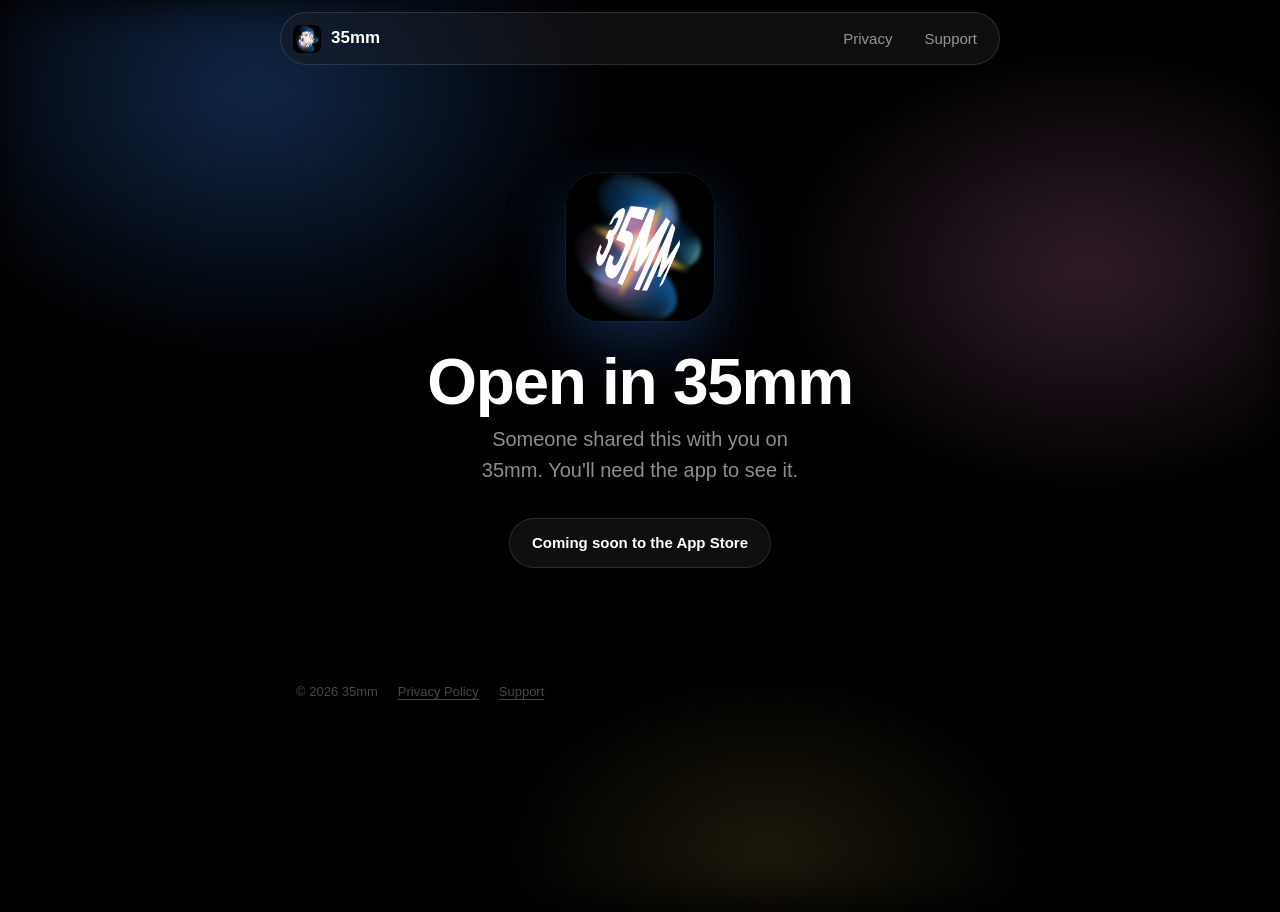
==== open/index.html @ e45a2666 "Universal links for /l/ and /person/, a fallback page, and playlists on the privacy page Co-Authored" ====
<!doctype html>
<html lang="en">
<head>
  <meta charset="utf-8">
  <meta name="viewport" content="width=device-width, initial-scale=1, viewport-fit=cover">
  <title>Open in 35mm</title>
  <meta name="description" content="Someone shared this with you on 35mm.">
  <meta name="theme-color" content="#000000">
  <meta property="og:title" content="Shared from 35mm">
  <meta property="og:description" content="A list of films and shows on 35mm.">
  <meta property="og:image" content="https://35mm.contact/icon.png">
  <link rel="icon" href="/favicon.png">
  <link rel="apple-touch-icon" href="/apple-touch-icon.png">
  <link rel="stylesheet" href="/styles.css">
</head>
<body>
  <div class="ambient"></div>

  <header class="bar">
    <a class="brand" href="/"><img src="/favicon.png" alt="">35mm</a>
    <nav>
      <a href="/privacy">Privacy</a>
      <a href="/support">Support</a>
    </nav>
  </header>

  <!-- Served for /l/<id> and /person/<id> (see vercel.json). With 35mm
       installed, iOS opens those links in the app and never shows this. -->
  <section class="hero">
    <img src="/icon.png" alt="35mm app icon">
    <h1>Open in 35mm</h1>
    <p>Someone shared this with you on 35mm. You'll need the app to see it.</p>
    <span class="pill">Coming soon to the App Store</span>
  </section>

  <footer>
    <span>© 2026 35mm</span>
    <a href="/privacy">Privacy Policy</a>
    <a href="/support">Support</a>
  </footer>
</body>
</html>
---- styles.css ----
:root {
  --canvas: #000;
  --surface: rgba(255, 255, 255, 0.06);
  --stroke: rgba(255, 255, 255, 0.12);
  --ink: #fff;
  --ink-2: rgba(235, 235, 245, 0.6);
  --ink-3: rgba(235, 235, 245, 0.3);
  --accent: #0a84ff;
  --font: -apple-system, BlinkMacSystemFont, "SF Pro Text", "Helvetica Neue",
    Helvetica, Arial, sans-serif;
  --display: -apple-system, BlinkMacSystemFont, "SF Pro Display",
    "Helvetica Neue", Helvetica, Arial, sans-serif;
}

* { box-sizing: border-box; }

html { -webkit-text-size-adjust: 100%; }

body {
  margin: 0;
  min-height: 100vh;
  background: var(--canvas);
  color: var(--ink);
  font: 17px/1.55 var(--font);
  -webkit-font-smoothing: antialiased;
}

/* The logo's own blues and pinks, blurred behind everything. */
.ambient {
  position: fixed;
  inset: 0;
  z-index: -1;
  pointer-events: none;
  background:
    radial-gradient(40vmax 30vmax at 20% 10%, rgba(47, 110, 205, 0.35), transparent 70%),
    radial-gradient(35vmax 25vmax at 85% 30%, rgba(218, 130, 190, 0.22), transparent 70%),
    radial-gradient(30vmax 20vmax at 60% 95%, rgba(240, 200, 90, 0.12), transparent 70%);
  filter: blur(20px);
}

a { color: var(--ink); text-decoration-color: var(--ink-3); text-underline-offset: 3px; }
a:hover { text-decoration-color: var(--ink); }

/* ── Top bar ─────────────────────────────────────── */
.bar {
  position: sticky;
  top: 12px;
  z-index: 10;
  display: flex;
  align-items: center;
  justify-content: space-between;
  max-width: 720px;
  margin: 12px auto 0;
  padding: 8px 8px 8px 12px;
  width: calc(100% - 32px);
  border: 0.5px solid var(--stroke);
  border-radius: 999px;
  background: rgba(28, 28, 30, 0.55);
  -webkit-backdrop-filter: blur(24px) saturate(180%);
  backdrop-filter: blur(24px) saturate(180%);
}
.brand { display: flex; align-items: center; gap: 10px; text-decoration: none; font-weight: 600; }
.brand img { width: 28px; height: 28px; border-radius: 7px; }
.bar nav { display: flex; gap: 4px; }
.bar nav a {
  padding: 6px 14px;
  border-radius: 999px;
  text-decoration: none;
  color: var(--ink-2);
  font-size: 15px;
}
.bar nav a:hover, .bar nav a[aria-current="page"] { color: var(--ink); background: var(--surface); }

/* ── Landing ─────────────────────────────────────── */
.hero {
  display: flex;
  flex-direction: column;
  align-items: center;
  text-align: center;
  padding: 12vh 16px 10vh;
}
.hero img {
  width: 148px;
  height: 148px;
  border-radius: 33px;
  box-shadow: 0 20px 60px rgba(47, 110, 205, 0.35), 0 0 0 0.5px var(--stroke);
}
.hero h1 {
  margin: 28px 0 8px;
  font: 700 clamp(40px, 8vw, 64px)/1.05 var(--display);
  letter-spacing: -0.02em;
}
.hero p { margin: 0; max-width: 30ch; color: var(--ink-2); font-size: 20px; }
.pill {
  display: inline-block;
  margin-top: 32px;
  padding: 12px 22px;
  border: 0.5px solid var(--stroke);
  border-radius: 999px;
  background: var(--surface);
  -webkit-backdrop-filter: blur(20px);
  backdrop-filter: blur(20px);
  color: var(--ink);
  font-weight: 600;
  font-size: 15px;
  text-decoration: none;
}

/* ── Documents ───────────────────────────────────── */
main.doc {
  max-width: 720px;
  margin: 0 auto;
  padding: 48px 16px 64px;
}
.doc h1 {
  margin: 0 0 6px;
  font: 700 clamp(34px, 6vw, 44px)/1.1 var(--display);
  letter-spacing: -0.02em;
}
.doc .meta { margin: 0 0 32px; color: var(--ink-3); font-size: 15px; }
.doc h2 {
  margin: 40px 0 10px;
  font: 600 22px/1.3 var(--display);
  letter-spacing: -0.01em;
}
.doc h3 { margin: 24px 0 6px; font-size: 17px; }
.doc p, .doc li { color: rgba(235, 235, 245, 0.82); }
.doc ul { padding-left: 1.2em; }
.doc li { margin: 4px 0; }
.doc strong { color: var(--ink); }

.card {
  margin: 20px 0;
  padding: 18px 20px;
  border: 0.5px solid var(--stroke);
  border-radius: 20px;
  background: var(--surface);
}
.card p { margin: 0; }
.card p + p { margin-top: 8px; }

details {
  border-bottom: 0.5px solid var(--stroke);
  padding: 14px 0;
}
details summary {
  cursor: pointer;
  font-weight: 600;
  list-style: none;
}
details summary::-webkit-details-marker { display: none; }
details summary::after { content: "+"; float: right; color: var(--ink-3); font-weight: 400; }
details[open] summary::after { content: "–"; }
details p { margin: 10px 0 0; }

footer {
  max-width: 720px;
  margin: 0 auto;
  padding: 24px 16px 40px;
  color: var(--ink-3);
  font-size: 13px;
  display: flex;
  flex-wrap: wrap;
  gap: 8px 20px;
}
footer a { color: var(--ink-3); }

@media (max-width: 480px) {
  body { font-size: 16px; }
  .bar nav a { padding: 6px 10px; }
  .hero p { font-size: 18px; }
}
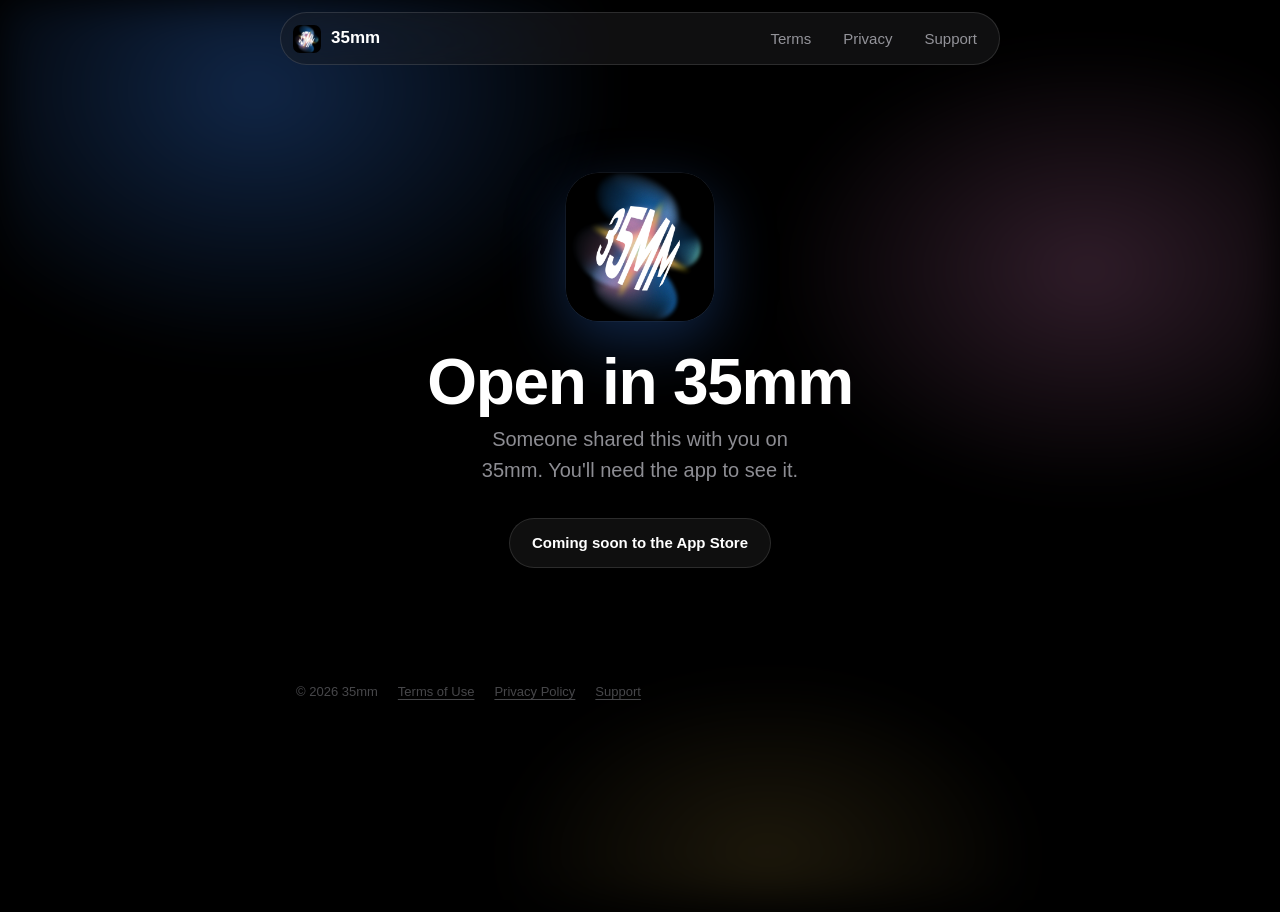
==== commit 066288b5: "Add Terms of Use; link it from every page" ====
--- a/open/index.html
+++ b/open/index.html
@@ -7,7 +7,7 @@
   <meta name="description" content="Someone shared this with you on 35mm.">
   <meta name="theme-color" content="#000000">
   <meta property="og:title" content="Shared from 35mm">
-  <meta property="og:description" content="A list of films and shows on 35mm.">
+  <meta property="og:description" content="Films, shows and hot takes on 35mm.">
   <meta property="og:image" content="https://35mm.contact/icon.png">
   <link rel="icon" href="/favicon.png">
   <link rel="apple-touch-icon" href="/apple-touch-icon.png">
@@ -19,12 +19,14 @@
   <header class="bar">
     <a class="brand" href="/"><img src="/favicon.png" alt="">35mm</a>
     <nav>
+      <a href="/terms">Terms</a>
       <a href="/privacy">Privacy</a>
       <a href="/support">Support</a>
     </nav>
   </header>
 
-  <!-- Served for /l/<id> and /person/<id> (see vercel.json). With 35mm
+  <!-- Served for /l/<id>, /p/<id>, /u/<username> and /person/<id> (see
+       vercel.json). With 35mm
        installed, iOS opens those links in the app and never shows this. -->
   <section class="hero">
     <img src="/icon.png" alt="35mm app icon">
@@ -35,6 +37,7 @@
 
   <footer>
     <span>© 2026 35mm</span>
+    <a href="/terms">Terms of Use</a>
     <a href="/privacy">Privacy Policy</a>
     <a href="/support">Support</a>
   </footer>
